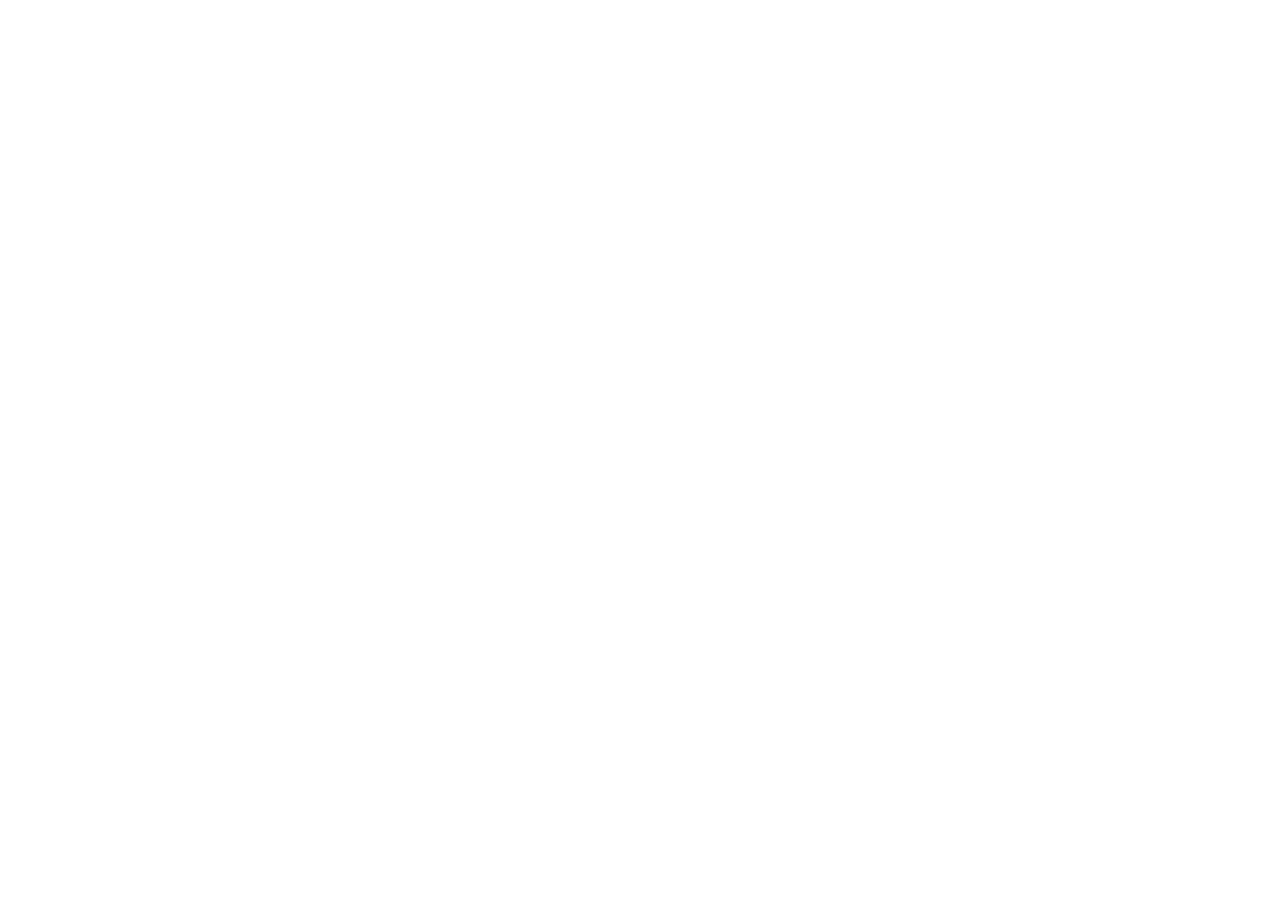
==== habit_tracker/index.html @ 929e6520 "habit tracker" ====
<!DOCTYPE html>
<html lang="en">
  <head>
    <meta charset="UTF-8" />
    <meta http-equiv="X-UA-Compatible" content="IE=edge" />
    <meta name="viewport" content="width=device-width, initial-scale=1.0" />
    <title>Habit tracker</title>
    <link rel="preconnect" href="https://fonts.googleapis.com" />
    <link rel="preconnect" href="https://fonts.gstatic.com" crossorigin />
    <link
      href="https://fonts.googleapis.com/css2?family=Comfortaa:wght@300..700&display=swap"
      rel="stylesheet"
    />
    <link rel="stylesheet" href="./styles/styles.css" />
  </head>
  <body>
    <script src="./js/app.js"></script>
  </body>
</html>
---- habit_tracker/styles/styles.css ----
* {
  box-sizing: border-box;
  margin: 0;
  padding: 0;
}

body {
  font-family: "Comfortaa", sans-serif;
  font-weight: 400;
}
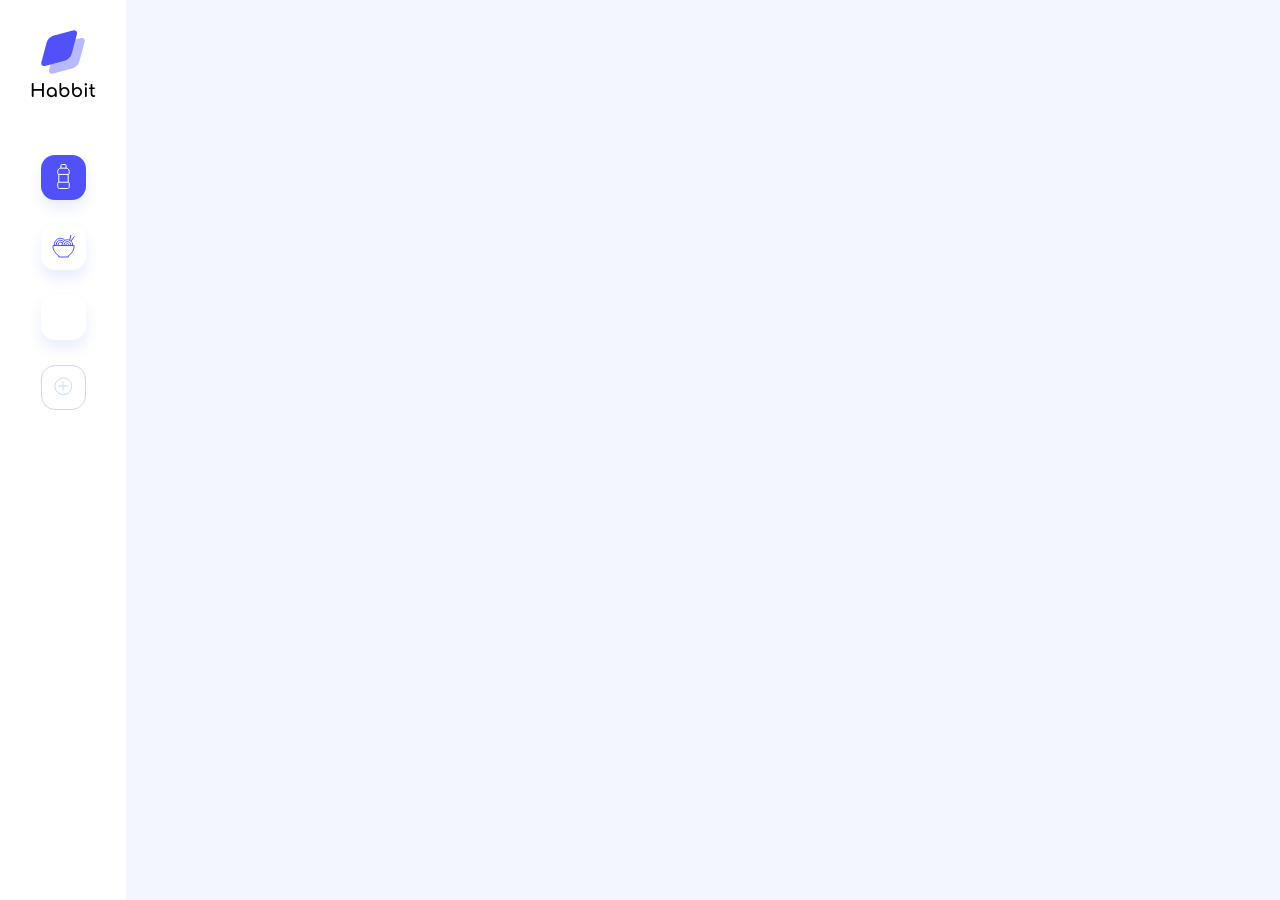
==== commit 286110fa: "трекер привычек - меню" ====
--- a/habit_tracker/index.html
+++ b/habit_tracker/index.html
@@ -14,6 +14,28 @@
     <link rel="stylesheet" href="./styles/styles.css" />
   </head>
   <body>
+    <div class="app">
+      <div class="panel">
+        <img class="logo" src="./img/logo.png" alt="" />
+        <nav class="menu">
+          <div class="menu__list">
+            <button class="menu__item menu__item_active">
+              <img src="./img/bottle.svg" alt="" />
+            </button>
+            <button class="menu__item">
+              <img src="./img/ramen.svg" alt="" />
+            </button>
+            <button class="menu__item">
+              <img src="./img/dumbbell.svg" alt="" />
+            </button>
+          </div>
+          <button class="menu__add">
+            <img src="./img/add.svg" alt="" />
+          </button>
+        </nav>
+      </div>
+      <div class="content"></div>
+    </div>
     <script src="./js/app.js"></script>
   </body>
 </html>
--- a/habit_tracker/styles/styles.css
+++ b/habit_tracker/styles/styles.css
@@ -1,10 +1,70 @@
 * {
   box-sizing: border-box;
   margin: 0;
-  padding: 0;
 }
 
 body {
   font-family: "Comfortaa", sans-serif;
   font-weight: 400;
+  background-color: #f3f6fd;
 }
+.app {
+  display: flex;
+}
+.panel {
+  background: #fff;
+  min-height: 100vh;
+  padding: 30px;
+}
+.logo {
+  margin-bottom: 50px;
+}
+.menu {
+  display: flex;
+  flex-direction: column;
+  gap: 25px;
+  align-items: center;
+}
+.menu__list {
+  display: flex;
+  flex-direction: column;
+  gap: 25px;
+  align-items: center;
+}
+.menu__item {
+  background: #fff;
+  box-shadow: 0px 8px 14px rgba(62, 107, 224, 0.12);
+  border-radius: 14px;
+  border: none;
+  height: 45px;
+  width: 45px;
+  cursor: pointer;
+}
+.menu__item:hover {
+  background: #6a6afb;
+}
+
+.menu__item:hover img {
+  filter: brightness(0) invert(1);
+}
+.menu__item_active {
+  background: #5051f9;
+}
+
+.menu__item_active img {
+  filter: brightness(0) invert(1);
+}
+.menu__add {
+  background: none;
+  border: 1px solid #cad5ff;
+  border-radius: 14px;
+  height: 45px;
+  width: 45px;
+  cursor: pointer;
+}
+
+.menu__add:hover {
+  background: #eff2ff;
+}
+.content {
+}
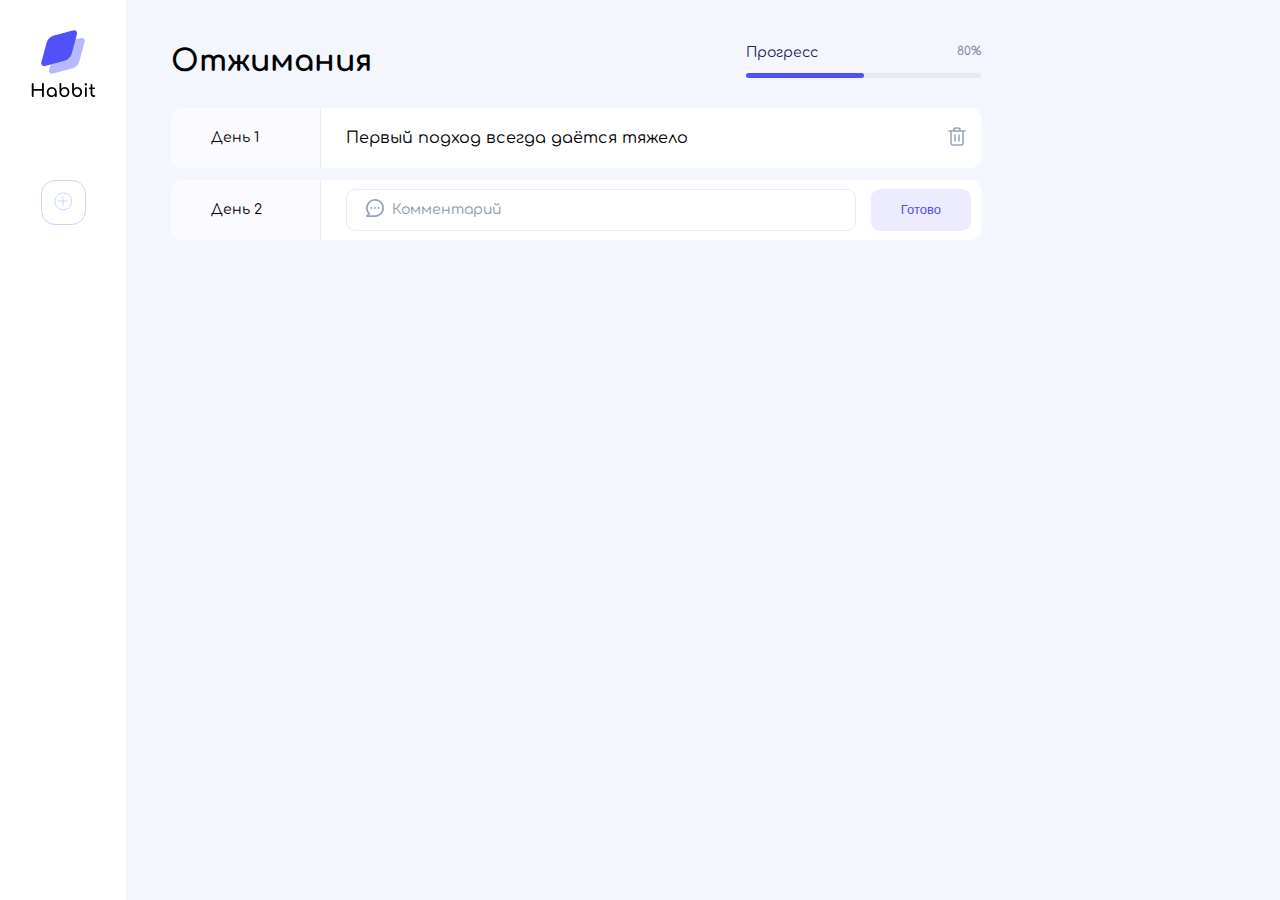
==== commit 310439cc: "работа меню" ====
--- a/habit_tracker/index.html
+++ b/habit_tracker/index.html
@@ -18,23 +18,51 @@
       <div class="panel">
         <img class="logo" src="./img/logo.png" alt="" />
         <nav class="menu">
-          <div class="menu__list">
-            <button class="menu__item menu__item_active">
-              <img src="./img/bottle.svg" alt="" />
-            </button>
-            <button class="menu__item">
-              <img src="./img/ramen.svg" alt="" />
-            </button>
-            <button class="menu__item">
-              <img src="./img/dumbbell.svg" alt="" />
-            </button>
-          </div>
+          <div class="menu__list"></div>
           <button class="menu__add">
             <img src="./img/add.svg" alt="" />
           </button>
         </nav>
       </div>
-      <div class="content"></div>
+      <div class="content">
+        <header>
+          <h1>Отжимания</h1>
+          <div class="progress">
+            <div class="progress__text">
+              <div class="progress__name">Прогресс</div>
+              <div class="progress__percent">80%</div>
+            </div>
+            <div class="progress__bar">
+              <div class="progress__cover-bar"></div>
+            </div>
+          </div>
+        </header>
+        <main>
+          <div>
+            <div class="habbit">
+              <div class="habbit__day">День 1</div>
+              <div class="habbit__comment">
+                Первый подход всегда даётся тяжело
+              </div>
+              <button class="habbit__delete">
+                <img src="./img/trash.svg" alt="" />
+              </button>
+            </div>
+            <div class="habbit">
+              <div class="habbit__day">День 2</div>
+              <form class="habbit__form">
+                <input
+                  class="input_icon"
+                  type="text"
+                  placeholder="Комментарий"
+                />
+                <img class="input__icon" src="./img/comment.svg" alt="" />
+                <button class="button">Готово</button>
+              </form>
+            </div>
+          </div>
+        </main>
+      </div>
     </div>
     <script src="./js/app.js"></script>
   </body>
--- a/habit_tracker/styles/styles.css
+++ b/habit_tracker/styles/styles.css
@@ -67,4 +67,138 @@
   background: #eff2ff;
 }
 .content {
-}
+  min-width: 900px;
+  padding: 45px;
+}
+
+header {
+  display: flex;
+  justify-content: space-between;
+  align-items: center;
+}
+
+h1 {
+  font-size: 30px;
+  line-height: 33px;
+  color: #000;
+}
+.progress {
+  display: flex;
+  flex-direction: column;
+  gap: 12px;
+  min-width: 235px;
+}
+.progress__text {
+  display: flex;
+  justify-content: space-between;
+}
+.progress__name {
+  font-size: 14px;
+  line-height: 16px;
+  color: #232360;
+}
+.progress__percent {
+  font-size: 12px;
+  line-height: 13px;
+  color: #768396;
+}
+.progress__bar {
+  width: 100;
+  background: #e6e9ed;
+  border-radius: 4px;
+  height: 5px;
+  position: relative;
+}
+.progress__cover-bar {
+  border-radius: 4px;
+  position: absolute;
+  width: 50%;
+  background: #5051f9;
+  height: 5px;
+}
+
+main {
+  margin-top: 30px;
+}
+.habbit {
+  background: #fff;
+  border-radius: 10px;
+  display: flex;
+  align-items: center;
+  margin-bottom: 12px;
+}
+.habbit__day {
+  background: #fbfaff;
+  border-radius: 10px 0 0 10px;
+  border-right: 1px solid #e7ebfb;
+  font-size: 14px;
+  line-height: 16px;
+  padding: 22px 40px;
+  min-width: 150px;
+}
+.habbit__comment {
+  font-size: 16px;
+  line-height: 18px;
+  padding: 20px 25px;
+}
+.habbit__delete {
+  background: none;
+  border: none;
+  cursor: pointer;
+  margin-left: auto;
+  margin-right: 10px;
+  border-radius: 5px;
+  padding: 2px;
+}
+.habbit__delete:hover {
+  background: #eff2ff;
+}
+
+.input_icon {
+  padding-left: 45px;
+}
+
+input {
+  background: #ffffff;
+  border: 1px solid #e7ebfb;
+  border-radius: 9px;
+  padding: 12px 20px;
+  font-family: "Comfortaa", cursive;
+  flex: 1;
+  font-weight: 400;
+  font-size: 14px;
+  line-height: 16px;
+}
+
+input::placeholder {
+  color: #8899a8;
+}
+
+.button {
+  background: #edecfe;
+  border-radius: 9px;
+  border: none;
+  font-size: 13px;
+  line-height: 14px;
+  color: #5051f9;
+  padding: 14px 30px;
+  cursor: pointer;
+}
+
+.button:hover {
+  background: #dcdaff;
+}
+
+.habbit__form {
+  display: flex;
+  gap: 15px;
+  width: 100%;
+  padding: 0px 10px 0 25px;
+  position: relative;
+}
+
+.input__icon {
+  position: absolute;
+  top: 10px;
+  left: 45px;
+}
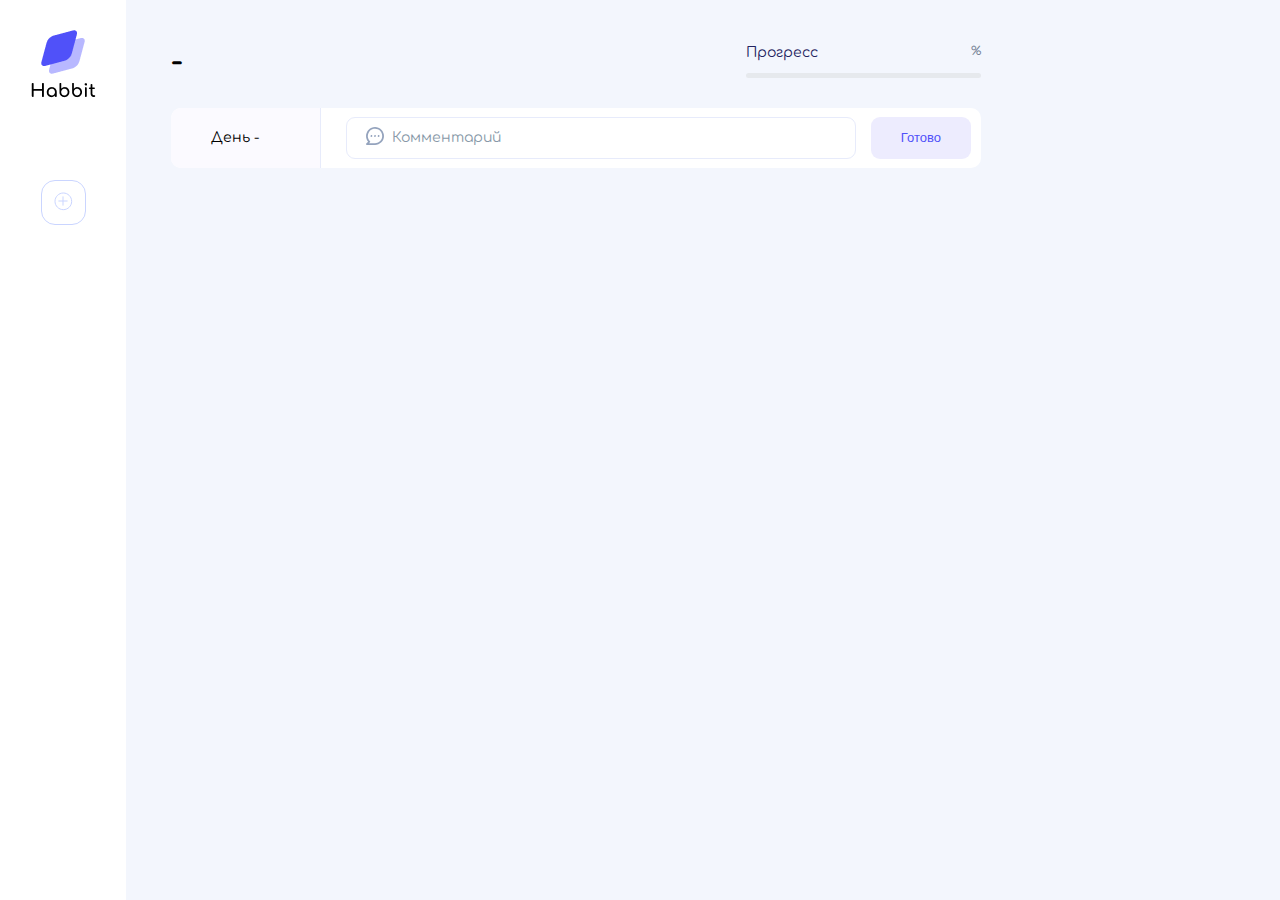
==== commit e0319a5d: "рендер меню и комментов" ====
--- a/habit_tracker/index.html
+++ b/habit_tracker/index.html
@@ -26,11 +26,11 @@
       </div>
       <div class="content">
         <header>
-          <h1>Отжимания</h1>
+          <h1 class="h1">-</h1>
           <div class="progress">
             <div class="progress__text">
               <div class="progress__name">Прогресс</div>
-              <div class="progress__percent">80%</div>
+              <div class="progress__percent">%</div>
             </div>
             <div class="progress__bar">
               <div class="progress__cover-bar"></div>
@@ -38,28 +38,15 @@
           </div>
         </header>
         <main>
-          <div>
-            <div class="habbit">
-              <div class="habbit__day">День 1</div>
-              <div class="habbit__comment">
-                Первый подход всегда даётся тяжело
-              </div>
-              <button class="habbit__delete">
-                <img src="./img/trash.svg" alt="" />
-              </button>
-            </div>
-            <div class="habbit">
-              <div class="habbit__day">День 2</div>
-              <form class="habbit__form">
-                <input
-                  class="input_icon"
-                  type="text"
-                  placeholder="Комментарий"
-                />
-                <img class="input__icon" src="./img/comment.svg" alt="" />
-                <button class="button">Готово</button>
-              </form>
-            </div>
+          <div id="days"></div>
+
+          <div class="habbit">
+            <div class="habbit__day">День -</div>
+            <form class="habbit__form">
+              <input class="input_icon" type="text" placeholder="Комментарий" />
+              <img class="input__icon" src="./img/comment.svg" alt="" />
+              <button class="button">Готово</button>
+            </form>
           </div>
         </main>
       </div>
--- a/habit_tracker/styles/styles.css
+++ b/habit_tracker/styles/styles.css
@@ -110,9 +110,9 @@
   position: relative;
 }
 .progress__cover-bar {
+  transition: all 0.5s;
   border-radius: 4px;
   position: absolute;
-  width: 50%;
   background: #5051f9;
   height: 5px;
 }
